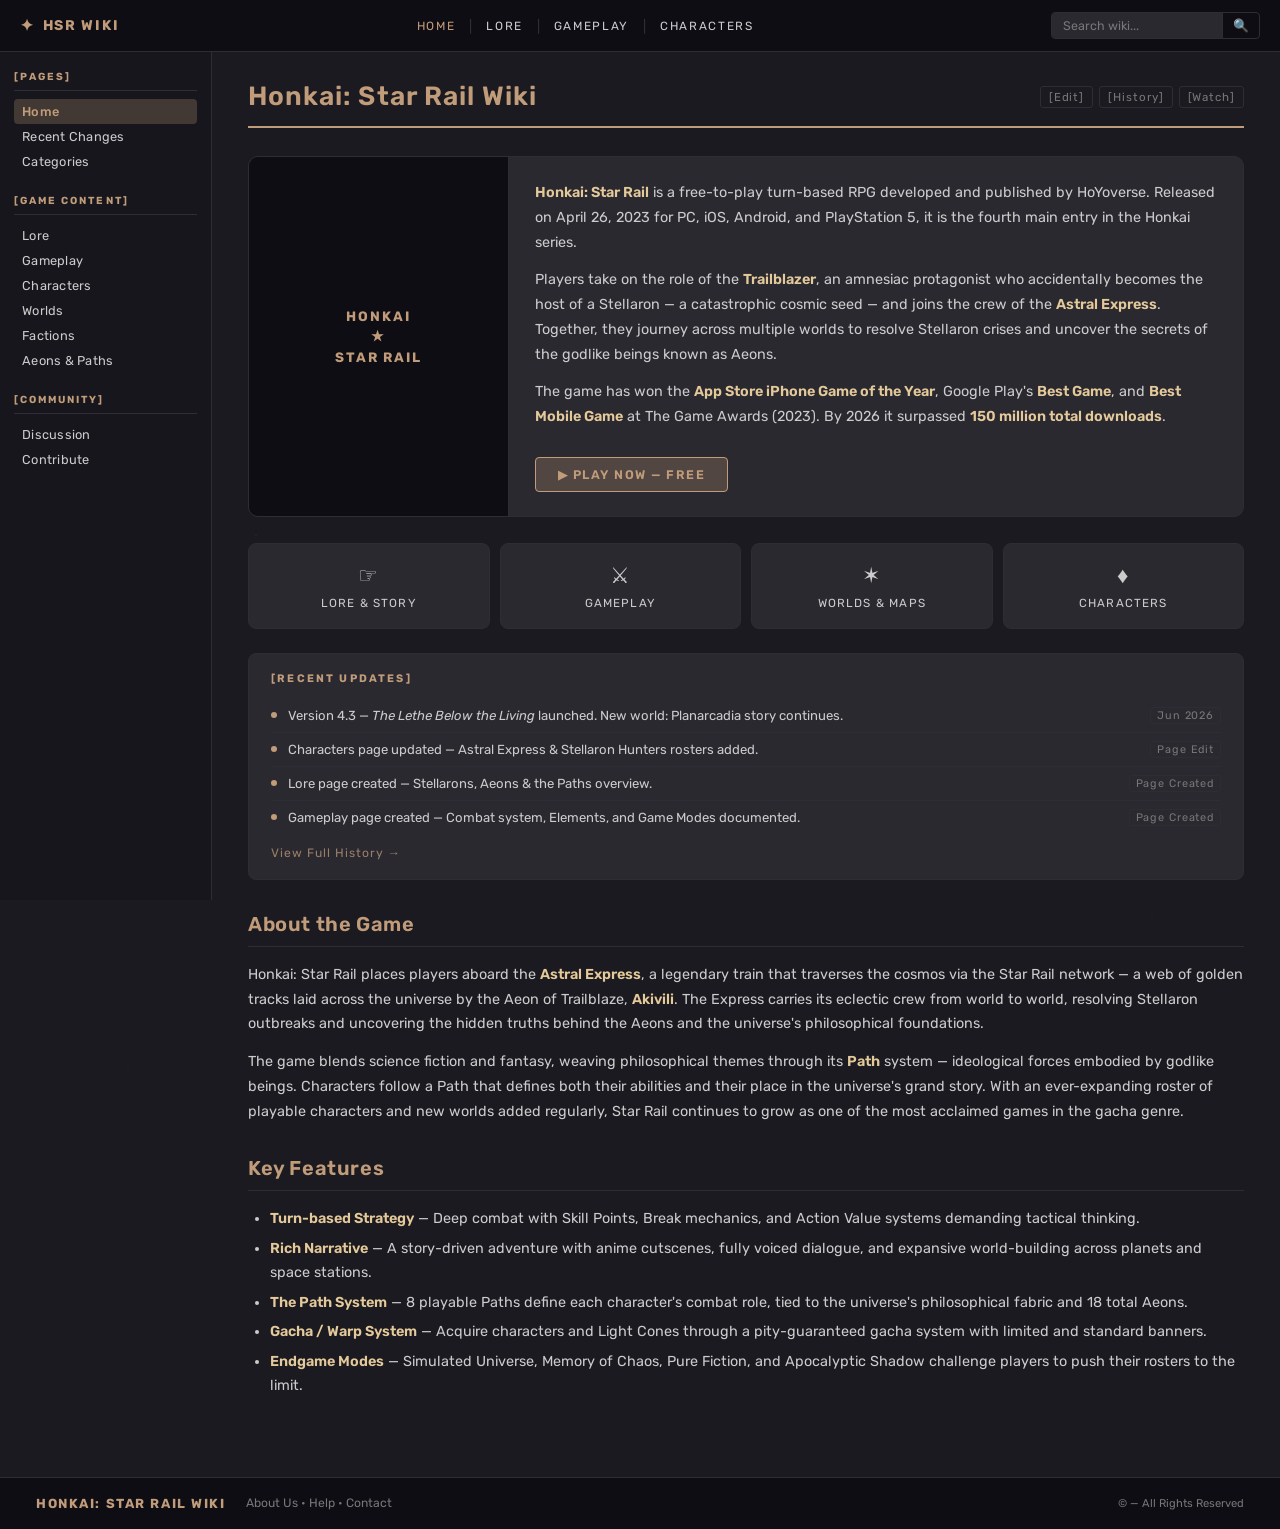
==== index.html @ 1fa67e19 "Add files via upload" ====
<!DOCTYPE html>
<html lang="en">

<head>
    <meta charset="UTF-8">
    <meta name="viewport" content="width=device-width, initial-scale=1.0">
    <title>Honkai: Star Rail</title>
    <link rel="stylesheet" href="styles.css">
    <link rel="preconnect" href="https://fonts.googleapis.com">
    <link rel="preconnect" href="https://fonts.gstatic.com" crossorigin>
    <link href="https://fonts.googleapis.com/css2?family=Rubik:ital,wght@0,300..900;1,300..900&display=swap"
        rel="stylesheet">
</head>

<body>
    <div class="wiki-shell">

        <header class="wiki-topbar">
            <a href="index.html" class="wiki-brand">
                <span class="wiki-brand-star">&#10022;</span>
                HSR WIKI
            </a>
            <nav class="wiki-nav">
                <a href="index.html" class="active">Home</a>
                <span class="wiki-nav-divider">|</span>
                <a href="lore.html">Lore</a>
                <span class="wiki-nav-divider">|</span>
                <a href="gameplay.html">Gameplay</a>
                <span class="wiki-nav-divider">|</span>
                <a href="characters.html">Characters</a>
            </nav>
            <div class="wiki-search">
                <input type="text" placeholder="Search wiki...">
                <button>&#128269;</button>
            </div>
        </header>

        <div class="wiki-body">

            <aside class="wiki-sidebar">
                <div class="sidebar-section">
                    <h4 class="sidebar-heading">[Pages]</h4>
                    <ul>
                        <li><a href="index.html" class="active">Home</a></li>
                        <li><a href="#">Recent Changes</a></li>
                        <li><a href="#">Categories</a></li>
                    </ul>
                </div>
                <div class="sidebar-section">
                    <h4 class="sidebar-heading">[Game Content]</h4>
                    <ul>
                        <li><a href="lore.html">Lore</a></li>
                        <li><a href="gameplay.html">Gameplay</a></li>
                        <li><a href="characters.html">Characters</a></li>
                        <li><a href="#">Worlds</a></li>
                        <li><a href="#">Factions</a></li>
                        <li><a href="#">Aeons & Paths</a></li>
                    </ul>
                </div>
                <div class="sidebar-section">
                    <h4 class="sidebar-heading">[Community]</h4>
                    <ul>
                        <li><a href="#">Discussion</a></li>
                        <li><a href="#">Contribute</a></li>
                    </ul>
                </div>
            </aside>

            <main class="wiki-main">

                <div class="wiki-page-header">
                    <h1 class="wiki-page-title">Honkai: Star Rail Wiki</h1>
                    <div class="wiki-page-actions">
                        <a href="#">[Edit]</a>
                        <a href="#">[History]</a>
                        <a href="#">[Watch]</a>
                    </div>
                </div>

                <div class="wiki-content">

                    <div class="wiki-intro">
                        <div class="wiki-intro-img">
                            <img src="logo.png" alt="Honkai: Star Rail"
                                onerror="this.style.display='none';
                                     this.parentElement.innerHTML='<div class=\'img-fallback\'>HONKAI<br>&#9733;<br>STAR RAIL</div>'">
                        </div>
                        <div class="wiki-intro-text">
                            <p><strong>Honkai: Star Rail</strong> is a free-to-play turn-based RPG developed and
                                published
                                by HoYoverse. Released on April 26, 2023 for PC, iOS, Android, and PlayStation 5, it is
                                the fourth main entry in the Honkai series.</p>
                            <p>Players take on the role of the <strong>Trailblazer</strong>, an amnesiac protagonist who
                                accidentally becomes the host of a Stellaron — a catastrophic cosmic seed — and joins
                                the
                                crew of the <strong>Astral Express</strong>. Together, they journey across multiple
                                worlds
                                to resolve Stellaron crises and uncover the secrets of the godlike beings known as
                                Aeons.</p>
                            <p>The game has won the <strong>App Store iPhone Game of the Year</strong>, Google Play's
                                <strong>Best Game</strong>, and <strong>Best Mobile Game</strong> at The Game Awards
                                (2023). By 2026 it surpassed <strong>150 million total downloads</strong>.
                            </p>
                            <a href="https://hsr.hoyoverse.com/en-us/home" target="_blank" class="wiki-play-btn">
                                &#9654; Play Now — Free
                            </a>
                        </div>
                    </div>

                    <div class="quick-nav">
                        <a href="lore.html" class="quick-nav-btn">
                            <span class="quick-nav-icon">&#9758;</span>
                            Lore &amp; Story
                        </a>
                        <a href="gameplay.html" class="quick-nav-btn">
                            <span class="quick-nav-icon">&#9876;</span>
                            Gameplay
                        </a>
                        <a href="#" class="quick-nav-btn">
                            <span class="quick-nav-icon">&#10038;</span>
                            Worlds &amp; Maps
                        </a>
                        <a href="characters.html" class="quick-nav-btn">
                            <span class="quick-nav-icon">&#9830;</span>
                            Characters
                        </a>
                    </div>

                    <div class="recent-updates">
                        <h3>[Recent Updates]</h3>
                        <div class="update-item">
                            <div class="update-dot"></div>
                            <span class="update-text">Version 4.3 — <em>The Lethe Below the Living</em> launched. New
                                world: Planarcadia story continues.</span>
                            <span class="update-tag">Jun 2026</span>
                        </div>
                        <div class="update-item">
                            <div class="update-dot"></div>
                            <span class="update-text">Characters page updated — Astral Express &amp; Stellaron Hunters
                                rosters added.</span>
                            <span class="update-tag">Page Edit</span>
                        </div>
                        <div class="update-item">
                            <div class="update-dot"></div>
                            <span class="update-text">Lore page created — Stellarons, Aeons &amp; the Paths
                                overview.</span>
                            <span class="update-tag">Page Created</span>
                        </div>
                        <div class="update-item">
                            <div class="update-dot"></div>
                            <span class="update-text">Gameplay page created — Combat system, Elements, and Game Modes
                                documented.</span>
                            <span class="update-tag">Page Created</span>
                        </div>
                        <a href="#" class="update-view-all">View Full History &rarr;</a>
                    </div>

                    <h1>About the Game</h1>
                    <p>Honkai: Star Rail places players aboard the <strong>Astral Express</strong>, a legendary train
                        that traverses the cosmos via the Star Rail network — a web of golden tracks laid across the
                        universe by the Aeon of Trailblaze, <strong>Akivili</strong>. The Express carries its eclectic
                        crew from world to world, resolving Stellaron outbreaks and uncovering the hidden truths behind
                        the Aeons and the universe's philosophical foundations.</p>
                    <p>The game blends science fiction and fantasy, weaving philosophical themes through its
                        <strong>Path</strong> system — ideological forces embodied by godlike beings. Characters follow
                        a Path that defines both their abilities and their place in the universe's grand story. With
                        an ever-expanding roster of playable characters and new worlds added regularly, Star Rail
                        continues to grow as one of the most acclaimed games in the gacha genre.
                    </p>

                    <h1>Key Features</h1>
                    <ul>
                        <li><strong>Turn-based Strategy</strong> — Deep combat with Skill Points, Break mechanics,
                            and Action Value systems demanding tactical thinking.</li>
                        <li><strong>Rich Narrative</strong> — A story-driven adventure with anime cutscenes, fully
                            voiced dialogue, and expansive world-building across planets and space stations.</li>
                        <li><strong>The Path System</strong> — 8 playable Paths define each character's combat role,
                            tied to the universe's philosophical fabric and 18 total Aeons.</li>
                        <li><strong>Gacha / Warp System</strong> — Acquire characters and Light Cones through a
                            pity-guaranteed gacha system with limited and standard banners.</li>
                        <li><strong>Endgame Modes</strong> — Simulated Universe, Memory of Chaos, Pure Fiction,
                            and Apocalyptic Shadow challenge players to push their rosters to the limit.</li>
                    </ul>

                </div>
            </main>
        </div>

        <footer class="wiki-footer">
            <div class="footer-brand">Honkai: Star Rail Wiki</div>
            <div class="footer-links">
                <a href="#">About Us</a> &bull; <a href="#">Help</a> &bull; <a href="#">Contact</a>
            </div>
            <div class="footer-copy">&copy; &mdash; All Rights Reserved</div>
        </footer>

    </div>
    <script src="script.js"></script>
</body>

</html>
---- styles.css ----
/* css stuff */
*,
*::before,
*::after {
    box-sizing: border-box;
    margin: 0;
    padding: 0;
}

:root {
    --bg-deep: #0e0d14;
    --bg-main: #1B1A20;
    --bg-card: #2A2930;
    --bg-sidebar: #17161d;
    --gold: #C19C7A;
    --gold-dim: rgba(193, 156, 122, 0.25);
    --gold-mid: rgba(193, 156, 122, 0.55);
    --text-hi: #FFFFFF;
    --text-mid: #cccccc;
    --text-lo: #777777;
    --border: #2e2d35;
    --sidebar-w: 212px;
    --topbar-h: 52px;
}

html {
    scroll-behavior: smooth;
}

body {
    background-color: var(--bg-main);
    font-family: 'Rubik', sans-serif;
    color: var(--text-hi);
    min-height: 100vh;
    display: flex;
    flex-direction: column;
    /* subtle star-field texture */
    background-image:
        radial-gradient(1px 1px at 20% 35%, rgba(193, 156, 122, 0.15) 0%, transparent 100%),
        radial-gradient(1px 1px at 75% 15%, rgba(255, 255, 255, 0.06) 0%, transparent 100%),
        radial-gradient(1px 1px at 55% 80%, rgba(255, 255, 255, 0.04) 0%, transparent 100%),
        radial-gradient(1px 1px at 90% 60%, rgba(193, 156, 122, 0.10) 0%, transparent 100%),
        radial-gradient(1px 1px at 10% 70%, rgba(255, 255, 255, 0.05) 0%, transparent 100%);
}

/* Wiki Shell & Layout */

.wiki-shell {
    display: flex;
    flex-direction: column;
    min-height: 100vh;
}

/* Top Bar */
.wiki-topbar {
    position: sticky;
    top: 0;
    z-index: 100;
    background: var(--bg-deep);
    border-bottom: 1px solid var(--border);
    display: grid;
    grid-template-columns: auto 1fr auto;
    align-items: center;
    padding: 0 20px;
    height: var(--topbar-h);
    gap: 16px;
}

.wiki-brand {
    display: flex;
    align-items: center;
    gap: 8px;
    text-decoration: none;
    color: var(--gold);
    font-size: 0.88rem;
    font-weight: 700;
    letter-spacing: 0.12em;
    text-transform: uppercase;
    white-space: nowrap;
    flex-shrink: 0;
}

.wiki-brand-star {
    font-size: 1rem;
    line-height: 1;
}

.wiki-nav {
    display: flex;
    align-items: center;
    justify-content: center;
    gap: 2px;
}

.wiki-nav a {
    font-size: 0.74rem;
    letter-spacing: 0.14em;
    text-transform: uppercase;
    color: var(--text-mid);
    text-decoration: none;
    padding: 5px 10px;
    border-radius: 3px;
    transition: color 0.15s, background 0.15s;
}

.wiki-nav a:hover {
    color: var(--gold);
    background: var(--gold-dim);
}

.wiki-nav a.active {
    color: var(--gold);
}

.wiki-nav-divider {
    color: var(--border);
    font-size: 0.85rem;
    padding: 0 2px;
}

.wiki-search {
    display: flex;
    border: 1px solid var(--border);
    border-radius: 4px;
    overflow: hidden;
}

.wiki-search input {
    background: var(--bg-card);
    border: none;
    color: var(--text-hi);
    font-family: 'Rubik', sans-serif;
    font-size: 0.78rem;
    padding: 5px 11px;
    width: 170px;
    outline: none;
}

.wiki-search input::placeholder {
    color: var(--text-lo);
}

.wiki-search button {
    background: transparent;
    border: none;
    border-left: 1px solid var(--border);
    color: var(--text-lo);
    padding: 5px 10px;
    cursor: pointer;
    font-size: 0.8rem;
    transition: background 0.2s, color 0.2s;
}

.wiki-search button:hover {
    background: var(--gold-dim);
    color: var(--gold);
}

/* Body Layout */
.wiki-body {
    display: flex;
    flex: 1;
}

/* Left Sidebar */
.wiki-sidebar {
    width: var(--sidebar-w);
    flex-shrink: 0;
    background: var(--bg-sidebar);
    border-right: 1px solid var(--border);
    padding: 18px 0;
    position: sticky;
    top: var(--topbar-h);
    height: calc(100vh - var(--topbar-h));
    overflow-y: auto;
}

.wiki-sidebar::-webkit-scrollbar {
    width: 4px;
}

.wiki-sidebar::-webkit-scrollbar-track {
    background: transparent;
}

.wiki-sidebar::-webkit-scrollbar-thumb {
    background: var(--border);
    border-radius: 2px;
}

.sidebar-section {
    margin-bottom: 20px;
    padding: 0 14px;
}

.sidebar-heading {
    font-size: 0.64rem;
    letter-spacing: 0.2em;
    text-transform: uppercase;
    color: var(--gold);
    font-weight: 700;
    margin-bottom: 8px;
    padding-bottom: 7px;
    border-bottom: 1px solid var(--border);
}

.sidebar-section ul {
    list-style: none;
}

.sidebar-section ul li a {
    display: block;
    font-size: 0.8rem;
    color: var(--text-mid);
    text-decoration: none;
    padding: 5px 8px;
    border-radius: 4px;
    transition: background 0.15s, color 0.15s;
    letter-spacing: 0.02em;
}

.sidebar-section ul li a:hover {
    background: var(--gold-dim);
    color: var(--gold);
}

.sidebar-section ul li a.active {
    color: var(--gold);
    background: var(--gold-dim);
    font-weight: 500;
}

/* Main Content */
.wiki-main {
    flex: 1;
    min-width: 0;
    padding: 28px 36px 64px;
}

.wiki-page-header {
    display: flex;
    align-items: flex-start;
    justify-content: space-between;
    padding-bottom: 14px;
    border-bottom: 2px solid var(--gold);
    margin-bottom: 28px;
    gap: 12px;
}

.wiki-page-title {
    font-size: 1.65rem;
    font-weight: 600;
    color: var(--gold);
    letter-spacing: 0.04em;
}

.wiki-page-actions {
    display: flex;
    gap: 6px;
    align-items: center;
    flex-shrink: 0;
    margin-top: 6px;
}

.wiki-page-actions a {
    color: var(--text-lo);
    text-decoration: none;
    padding: 3px 8px;
    border: 1px solid var(--border);
    border-radius: 3px;
    font-size: 0.72rem;
    letter-spacing: 0.08em;
    transition: color 0.15s, border-color 0.15s;
}

.wiki-page-actions a:hover {
    color: var(--gold);
    border-color: var(--gold-dim);
}

/* Content Typography */
.wiki-content h1 {
    color: var(--gold);
    font-size: 1.25rem;
    font-weight: 600;
    padding-bottom: 10px;
    border-bottom: 1px solid var(--border);
    margin: 32px 0 16px;
    letter-spacing: 0.03em;
    clear: both;
}

.wiki-content h1:first-child {
    margin-top: 0;
}

.wiki-content h2 {
    color: var(--text-hi);
    font-size: 1rem;
    font-weight: 600;
    margin: 22px 0 10px;
    padding-left: 11px;
    border-left: 3px solid var(--gold);
}

.wiki-content p {
    color: var(--text-mid);
    line-height: 1.72;
    margin-bottom: 13px;
    font-size: 0.9rem;
}

.wiki-content ul,
.wiki-content ol {
    color: var(--text-mid);
    font-size: 0.9rem;
    line-height: 1.7;
    padding-left: 22px;
    margin-bottom: 14px;
}

.wiki-content li {
    margin-bottom: 5px;
}

.wiki-content strong {
    color: #e4c99a;
    font-weight: 600;
}

/* Intro Block (homepage) */
.wiki-intro {
    display: grid;
    grid-template-columns: 260px 1fr;
    gap: 0;
    margin-bottom: 26px;
    background: var(--bg-card);
    border: 1px solid var(--border);
    border-radius: 10px;
    overflow: hidden;
}

.wiki-intro-img {
    background: var(--bg-deep);
    display: flex;
    align-items: center;
    justify-content: center;
    padding: 28px 20px;
    border-right: 1px solid var(--border);
}

.wiki-intro-img img {
    width: 100%;
    object-fit: contain;
}

.wiki-intro-img .img-fallback {
    color: var(--gold);
    font-size: 0.85rem;
    font-weight: 700;
    letter-spacing: 0.14em;
    text-transform: uppercase;
    text-align: center;
    line-height: 1.5;
}

.wiki-intro-text {
    padding: 24px 26px;
}

.wiki-play-btn {
    display: inline-block;
    margin-top: 14px;
    padding: 9px 22px;
    background: var(--gold-dim);
    border: 1px solid var(--gold);
    border-radius: 4px;
    color: var(--gold);
    font-family: 'Rubik', sans-serif;
    font-size: 0.78rem;
    font-weight: 600;
    letter-spacing: 0.12em;
    text-transform: uppercase;
    text-decoration: none;
    transition: background 0.2s, color 0.2s;
}

.wiki-play-btn:hover {
    background: var(--gold);
    color: var(--bg-deep);
}

/* Quick Nav Buttons */
.quick-nav {
    display: grid;
    grid-template-columns: repeat(4, 1fr);
    gap: 10px;
    margin-bottom: 24px;
}

.quick-nav-btn {
    display: flex;
    flex-direction: column;
    align-items: center;
    justify-content: center;
    gap: 7px;
    padding: 18px 10px;
    background: var(--bg-card);
    border: 1px solid var(--border);
    border-radius: 8px;
    text-decoration: none;
    color: var(--text-mid);
    font-family: 'Rubik', sans-serif;
    font-size: 0.73rem;
    letter-spacing: 0.1em;
    text-transform: uppercase;
    transition: border-color 0.2s, color 0.2s, background 0.2s, transform 0.2s;
    cursor: pointer;
}

.quick-nav-btn:hover {
    border-color: var(--gold);
    color: var(--gold);
    background: rgba(193, 156, 122, 0.07);
    transform: translateY(-2px);
}

.quick-nav-icon {
    font-size: 1.4rem;
}

/* Recent Updates */
.recent-updates {
    background: var(--bg-card);
    border: 1px solid var(--border);
    border-radius: 8px;
    padding: 18px 22px;
    margin-bottom: 28px;
}

.recent-updates h3 {
    font-size: 0.68rem;
    letter-spacing: 0.2em;
    text-transform: uppercase;
    color: var(--gold);
    margin-bottom: 14px;
    font-weight: 700;
}

.update-item {
    display: flex;
    align-items: center;
    gap: 11px;
    padding: 8px 0;
    border-bottom: 1px solid var(--border);
    font-size: 0.82rem;
}

.update-item:last-of-type {
    border-bottom: none;
}

.update-dot {
    width: 6px;
    height: 6px;
    border-radius: 50%;
    background: var(--gold);
    flex-shrink: 0;
}

.update-text {
    color: var(--text-mid);
}

.update-tag {
    margin-left: auto;
    font-size: 0.68rem;
    color: var(--text-lo);
    letter-spacing: 0.08em;
    white-space: nowrap;
    flex-shrink: 0;
    border: 1px solid var(--border);
    border-radius: 3px;
    padding: 1px 6px;
}

.update-view-all {
    display: inline-block;
    margin-top: 12px;
    font-size: 0.76rem;
    color: var(--gold);
    text-decoration: none;
    letter-spacing: 0.08em;
    opacity: 0.75;
    transition: opacity 0.15s;
}

.update-view-all:hover {
    opacity: 1;
}

/* Infobox (floating wiki card) */
.wiki-infobox {
    float: right;
    width: 260px;
    background: var(--bg-card);
    border: 1px solid var(--border);
    border-radius: 8px;
    margin: 0 0 22px 28px;
    overflow: hidden;
}

.infobox-header {
    background: var(--gold-dim);
    border-bottom: 1px solid var(--border);
    padding: 9px 14px;
    font-size: 0.68rem;
    letter-spacing: 0.18em;
    text-transform: uppercase;
    color: var(--gold);
    font-weight: 700;
    text-align: center;
}

.infobox-img {
    background: var(--bg-deep);
    display: flex;
    align-items: center;
    justify-content: center;
    padding: 14px;
    border-bottom: 1px solid var(--border);
}

.infobox-img img {
    width: 100%;
    object-fit: contain;
    max-height: 130px;
}

.infobox-table {
    width: 100%;
    border-collapse: collapse;
    font-size: 0.79rem;
}

.infobox-table tr {
    border-top: 1px solid var(--border);
}

.infobox-table tr:first-child {
    border-top: none;
}

.infobox-table td {
    padding: 7px 13px;
}

.infobox-table td:first-child {
    color: var(--text-lo);
    font-size: 0.72rem;
    width: 45%;
}

.infobox-table td:last-child {
    color: var(--text-hi);
}

/* Path Grid (Lore page) */
.path-grid {
    display: grid;
    grid-template-columns: repeat(auto-fill, minmax(250px, 1fr));
    gap: 12px;
    margin: 16px 0 0;
}

.path-card {
    background: var(--bg-card);
    border: 1px solid var(--border);
    border-radius: 8px;
    padding: 15px 18px;
    transition: border-color 0.2s, transform 0.2s;
}

.path-card:hover {
    border-color: var(--gold-dim);
    transform: translateY(-2px);
}

.path-name {
    font-size: 0.88rem;
    font-weight: 700;
    color: var(--gold);
    letter-spacing: 0.06em;
    margin-bottom: 3px;
}

.path-aeon {
    font-size: 0.7rem;
    color: var(--text-lo);
    letter-spacing: 0.14em;
    text-transform: uppercase;
    margin-bottom: 9px;
}

.path-desc {
    font-size: 0.8rem;
    color: var(--text-mid);
    line-height: 1.55;
}

/* Faction Badge */
.faction-badge {
    display: inline-block;
    font-size: 0.68rem;
    letter-spacing: 0.12em;
    text-transform: uppercase;
    color: var(--text-lo);
    border: 1px solid var(--border);
    border-radius: 3px;
    padding: 2px 7px;
    margin-top: 7px;
}

/* Element Grid (Gameplay page) */
.element-grid {
    display: grid;
    grid-template-columns: repeat(auto-fill, minmax(120px, 1fr));
    gap: 10px;
    margin: 14px 0 0;
}

.element-pill {
    background: var(--bg-card);
    border: 1px solid var(--border);
    border-radius: 8px;
    padding: 13px 10px;
    text-align: center;
    font-size: 0.73rem;
    letter-spacing: 0.1em;
    text-transform: uppercase;
    font-weight: 600;
    transition: transform 0.2s, box-shadow 0.2s;
}

.element-pill:hover {
    transform: translateY(-3px);
}

.element-icon {
    font-size: 1.5rem;
    display: block;
    margin-bottom: 6px;
}

/* Element colors */
.elem-fire {
    color: #e8704a;
    border-color: rgba(232, 112, 74, 0.3);
    background: rgba(232, 112, 74, 0.06);
}

.elem-ice {
    color: #6fc8d4;
    border-color: rgba(111, 200, 212, 0.3);
    background: rgba(111, 200, 212, 0.06);
}

.elem-lightning {
    color: #c07ddf;
    border-color: rgba(192, 125, 223, 0.3);
    background: rgba(192, 125, 223, 0.06);
}

.elem-wind {
    color: #5cc97d;
    border-color: rgba(92, 201, 125, 0.3);
    background: rgba(92, 201, 125, 0.06);
}

.elem-physical {
    color: #c8c6c5;
    border-color: rgba(200, 198, 197, 0.3);
    background: rgba(200, 198, 197, 0.06);
}

.elem-quantum {
    color: #7b9ddf;
    border-color: rgba(123, 157, 223, 0.3);
    background: rgba(123, 157, 223, 0.06);
}

.elem-imaginary {
    color: #d4c97a;
    border-color: rgba(212, 201, 122, 0.3);
    background: rgba(212, 201, 122, 0.06);
}

/* Game Mode Cards (Gameplay page) */
.mode-grid {
    display: grid;
    grid-template-columns: repeat(auto-fill, minmax(280px, 1fr));
    gap: 14px;
    margin: 16px 0 0;
}

.mode-card {
    background: var(--bg-card);
    border: 1px solid var(--border);
    border-radius: 8px;
    padding: 18px 20px;
    transition: border-color 0.2s;
}

.mode-card:hover {
    border-color: var(--gold-dim);
}

.mode-title {
    font-size: 0.9rem;
    font-weight: 700;
    color: var(--text-hi);
    margin-bottom: 5px;
    display: flex;
    align-items: center;
    gap: 8px;
}

.mode-tag {
    font-size: 0.62rem;
    letter-spacing: 0.1em;
    text-transform: uppercase;
    color: var(--gold);
    border: 1px solid var(--gold-dim);
    border-radius: 3px;
    padding: 1px 6px;
}

.mode-desc {
    font-size: 0.8rem;
    color: var(--text-mid);
    line-height: 1.55;
    margin-top: 8px;
}

/* Combat Mechanic Cards */
.mechanic-grid {
    display: grid;
    grid-template-columns: repeat(auto-fill, minmax(260px, 1fr));
    gap: 14px;
    margin: 16px 0 0;
}

.mechanic-card {
    background: var(--bg-card);
    border: 1px solid var(--border);
    border-radius: 8px;
    padding: 16px 18px;
}

.mechanic-icon {
    font-size: 1.3rem;
    margin-bottom: 8px;
}

.mechanic-name {
    font-size: 0.85rem;
    font-weight: 700;
    color: var(--gold);
    margin-bottom: 6px;
}

.mechanic-desc {
    font-size: 0.8rem;
    color: var(--text-mid);
    line-height: 1.55;
}

/* Clearfix */
.cf::after {
    content: '';
    display: table;
    clear: both;
}

/* Wiki Footer */
.wiki-footer {
    background: var(--bg-deep);
    border-top: 1px solid var(--border);
    padding: 18px 36px;
    display: flex;
    align-items: center;
    gap: 20px;
    flex-wrap: wrap;
}

.footer-brand {
    font-size: 0.82rem;
    font-weight: 700;
    letter-spacing: 0.12em;
    text-transform: uppercase;
    color: var(--gold);
}

.footer-links {
    font-size: 0.76rem;
    color: var(--text-lo);
}

.footer-links a {
    color: var(--text-lo);
    text-decoration: none;
    transition: color 0.15s;
}

.footer-links a:hover {
    color: var(--gold);
}

.footer-copy {
    margin-left: auto;
    font-size: 0.7rem;
    color: var(--text-lo);
}

/* Character Page: Factions & Carousel */

section.faction {
    padding: 42px 0 36px;
    border-bottom: 1px solid #2e2d35;
}

section.faction:last-child {
    border-bottom: none;
}

.faction-header {
    display: flex;
    align-items: center;
    gap: 18px;
    margin-bottom: 6px;
    padding-bottom: 18px;
    border-bottom: 1px solid var(--gold);
}

.faction-symbol {
    width: 46px;
    height: 46px;
    object-fit: contain;
    filter: drop-shadow(0 0 6px rgba(193, 156, 122, 0.35));
    flex-shrink: 0;
}

.faction-symbol[data-missing="true"] {
    width: 46px;
    height: 46px;
    display: inline-block;
    border: 1.5px solid var(--gold);
    border-radius: 50%;
    opacity: 0.4;
}

.faction-header h1 {
    margin: 0;
    padding: 0;
    border: none;
    font-size: 1.5rem;
    letter-spacing: 0.05em;
    line-height: 1;
    color: var(--gold);
}

.faction-desc {
    font-size: 0.84rem;
    color: var(--text-lo);
    margin: 8px 0 0;
    line-height: 1.5;
}

/* Carousel */
.carousel-outer {
    display: flex;
    align-items: center;
    gap: 12px;
    padding-top: 12px;
    padding-bottom: 10px;
}

.carousel-viewport {
    flex: 1;
    min-width: 0;
    overflow: hidden;
}

.carousel-track {
    display: flex;
    gap: 32px;
    transition: transform 0.45s cubic-bezier(0.25, 0.46, 0.45, 0.94);
}

.carousel-btn {
    width: 40px;
    height: 40px;
    flex-shrink: 0;
    background: transparent;
    border: 1.5px solid var(--gold);
    color: var(--gold);
    border-radius: 50%;
    cursor: pointer;
    font-size: 1.2rem;
    line-height: 1;
    display: flex;
    align-items: center;
    justify-content: center;
    transition: background 0.2s, color 0.2s, opacity 0.2s;
    user-select: none;
}

.carousel-btn:hover:not(:disabled) {
    background: var(--gold);
    color: var(--bg-deep);
}

.carousel-btn:disabled {
    opacity: 0.2;
    cursor: not-allowed;
}

.carousel-footer {
    display: flex;
    align-items: center;
    justify-content: center;
    margin-top: 14px;
}

.carousel-dots {
    display: flex;
    gap: 7px;
}

.carousel-dot {
    width: 6px;
    height: 6px;
    border-radius: 50%;
    background: #3a3a42;
    transition: background 0.25s, transform 0.25s;
    cursor: pointer;
}

.carousel-dot.active {
    background: var(--gold);
    transform: scale(1.4);
}

/* Character Card */
.char-card {
    width: 440px;
    flex-shrink: 0;
    background: var(--bg-card);
    border-radius: 10px;
    overflow: hidden;
    box-shadow: 0 4px 18px rgba(0, 0, 0, 0.5);
    transition: transform 0.3s, box-shadow 0.3s;
    display: grid;
    grid-template-columns: 150px 1fr;
    grid-template-rows: 1fr auto;
}

.char-card:hover {
    transform: translateY(-4px);
    box-shadow: 0 10px 30px rgba(0, 0, 0, 0.65);
}

.char-image {
    grid-column: 1;
    grid-row: 1;
    background-color: var(--bg-deep);
}

.char-image img {
    width: 100%;
    height: 100%;
    object-fit: contain;
    object-position: center;
    display: block;
}

.char-image-placeholder {
    width: 100%;
    height: 100%;
    background: var(--bg-deep);
    display: flex;
    align-items: center;
    justify-content: center;
    font-size: 0.68rem;
    color: #555;
    letter-spacing: 0.08em;
    text-transform: uppercase;
}

.char-top {
    grid-column: 2;
    grid-row: 1;
    padding: 18px 20px 16px 18px;
    display: flex;
    flex-direction: column;
    justify-content: center;
    background-image: var(--faction-bg-image, none);
    background-size: cover;
}

.char-path-tag {
    display: inline-block;
    font-size: 0.64rem;
    letter-spacing: 0.14em;
    text-transform: uppercase;
    color: var(--gold);
    border: 1px solid rgba(193, 156, 122, 0.4);
    border-radius: 3px;
    padding: 2px 7px;
    margin-bottom: 9px;
    width: fit-content;
}

.char-top h3 {
    color: #E4C99A;
    margin: 0 0 8px;
    font-size: 1.05rem;
    font-weight: 600;
}

.char-top p {
    color: #aaaaaa;
    font-size: 0.83rem;
    line-height: 1.55;
    margin: 0;
}

.char-quote {
    grid-column: 1 / -1;
    grid-row: 2;
    border-top: 1px solid #38373f;
    background: #222128;
    padding: 11px 18px 13px 20px;
    border-radius: 0 0 10px 10px;
}

.char-quote blockquote {
    margin: 0;
    font-style: italic;
    color: #888888;
    font-size: 0.82rem;
    line-height: 1.5;
}

.char-quote blockquote::before {
    content: "\201C";
    color: var(--gold);
    font-size: 1.2rem;
    margin-right: 3px;
    vertical-align: -3px;
}

.char-quote blockquote::after {
    content: "\201D";
    color: var(--gold);
    font-size: 1.2rem;
    margin-left: 3px;
    vertical-align: -3px;
}

/* Search Dropdown */
.wiki-search {
    position: relative;
}

.search-dropdown {
    position: absolute;
    top: 100%;
    right: 0;
    width: 260px;
    background: var(--bg-card);
    border: 1px solid var(--border);
    border-radius: 6px;
    margin-top: 6px;
    box-shadow: 0 8px 24px rgba(0, 0, 0, 0.5);
    z-index: 200;
    display: none;
    max-height: 300px;
    overflow-y: auto;
}

.search-dropdown.visible {
    display: block;
}

.search-result-item {
    display: block;
    padding: 9px 14px;
    color: var(--text-mid);
    text-decoration: none;
    font-size: 0.82rem;
    border-bottom: 1px solid var(--border);
    transition: background 0.15s, color 0.15s;
}

.search-result-item:last-child {
    border-bottom: none;
}

.search-result-item:hover {
    background: var(--gold-dim);
    color: var(--gold);
}

.search-no-results {
    padding: 12px 14px;
    color: var(--text-lo);
    font-size: 0.8rem;
    text-align: center;
}

/* Mobile Sidebar Toggle */
.sidebar-toggle {
    display: none;
    flex-direction: column;
    justify-content: center;
    gap: 4px;
    background: none;
    border: 1px solid var(--border);
    border-radius: 4px;
    padding: 6px 8px;
    cursor: pointer;
}

.sidebar-toggle span {
    display: block;
    width: 18px;
    height: 2px;
    background: var(--text-mid);
    border-radius: 1px;
    transition: transform 0.2s, opacity 0.2s;
}

.sidebar-toggle.active span:nth-child(1) {
    transform: rotate(45deg) translate(3px, 3px);
}

.sidebar-toggle.active span:nth-child(2) {
    opacity: 0;
}

.sidebar-toggle.active span:nth-child(3) {
    transform: rotate(-45deg) translate(4px, -4px);
}

/* Back to Top Button */
.back-to-top {
    position: fixed;
    bottom: 28px;
    right: 28px;
    width: 40px;
    height: 40px;
    border-radius: 50%;
    background: var(--bg-card);
    border: 1.5px solid var(--gold);
    color: var(--gold);
    font-size: 1.1rem;
    cursor: pointer;
    opacity: 0;
    visibility: hidden;
    transition: opacity 0.3s, visibility 0.3s, background 0.2s, color 0.2s;
    z-index: 150;
    display: flex;
    align-items: center;
    justify-content: center;
}

.back-to-top.visible {
    opacity: 1;
    visibility: visible;
}

.back-to-top:hover {
    background: var(--gold);
    color: var(--bg-deep);
}

/* Responsive */
@media (max-width: 800px) {
    .wiki-topbar {
        grid-template-columns: auto 1fr auto auto;
    }

    .sidebar-toggle {
        display: flex;
    }

    .wiki-sidebar {
        position: fixed;
        left: -260px;
        top: var(--topbar-h);
        height: calc(100vh - var(--topbar-h));
        z-index: 90;
        transition: left 0.3s;
    }

    .wiki-sidebar.open {
        left: 0;
    }

    .wiki-main {
        padding: 20px 16px 48px;
    }

    .char-card {
        width: 300px;
        grid-template-columns: 110px 1fr;
    }

    .wiki-nav {
        display: none;
    }

    .wiki-intro {
        grid-template-columns: 1fr;
    }

    .wiki-intro-img {
        border-right: none;
        border-bottom: 1px solid var(--border);
    }

    .quick-nav {
        grid-template-columns: repeat(2, 1fr);
    }
}
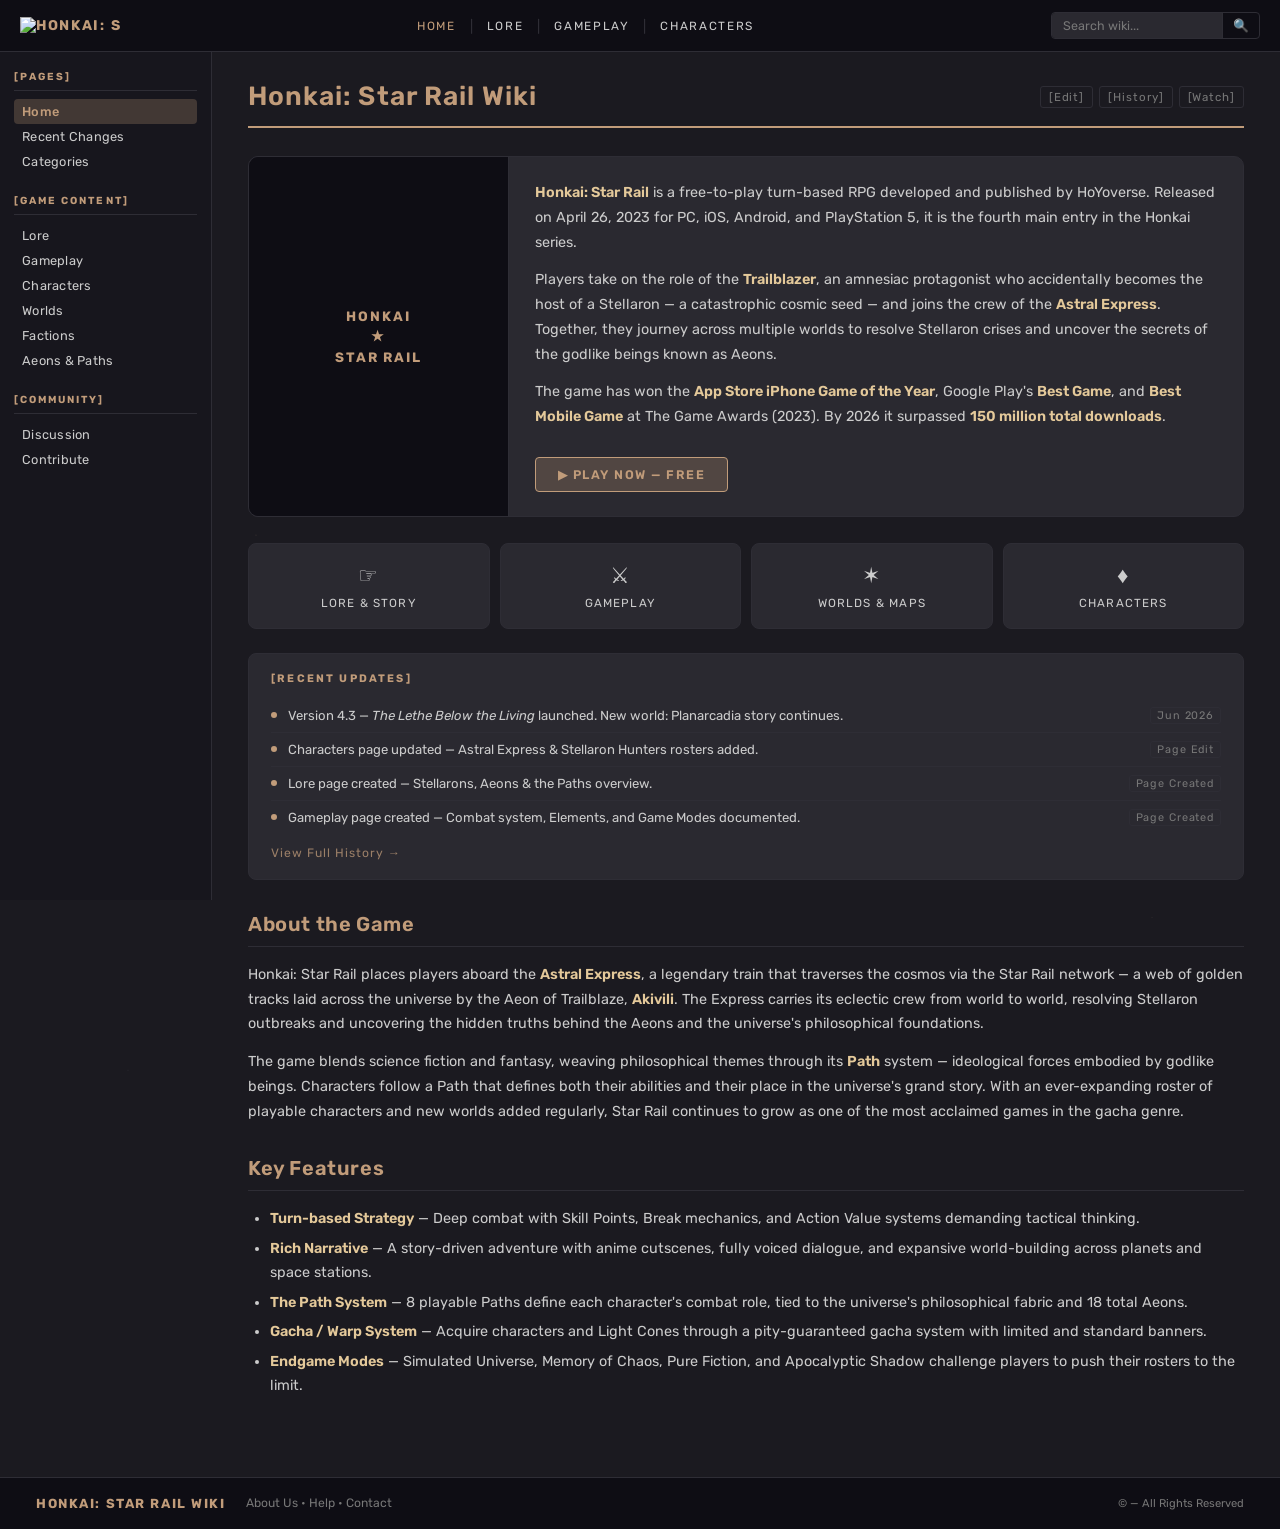
==== commit dcc22cd2: "Updated version of the HTML files" ====
--- a/index.html
+++ b/index.html
@@ -17,8 +17,8 @@
 
         <header class="wiki-topbar">
             <a href="index.html" class="wiki-brand">
-                <span class="wiki-brand-star">&#10022;</span>
-                HSR WIKI
+                <img src="https://static.wikia.nocookie.net/houkai-star-rail/images/2/29/Honkai_Star_Rail.png/revision/latest/scale-to-width-down/1000?cb=20230707214654"
+                    width="100px" alt="Honkai: Star Rail">
             </a>
             <nav class="wiki-nav">
                 <a href="index.html" class="active">Home</a>
@@ -81,7 +81,8 @@
 
                     <div class="wiki-intro">
                         <div class="wiki-intro-img">
-                            <img src="logo.png" alt="Honkai: Star Rail"
+                            <img src="https://static.wikia.nocookie.net/houkai-star-rail/images/2/29/Honkai_Star_Rail.png/revision/latest/scale-to-width-down/1000?cb=20230707214654"
+                                alt="Honkai: Star Rail"
                                 onerror="this.style.display='none';
                                      this.parentElement.innerHTML='<div class=\'img-fallback\'>HONKAI<br>&#9733;<br>STAR RAIL</div>'">
                         </div>
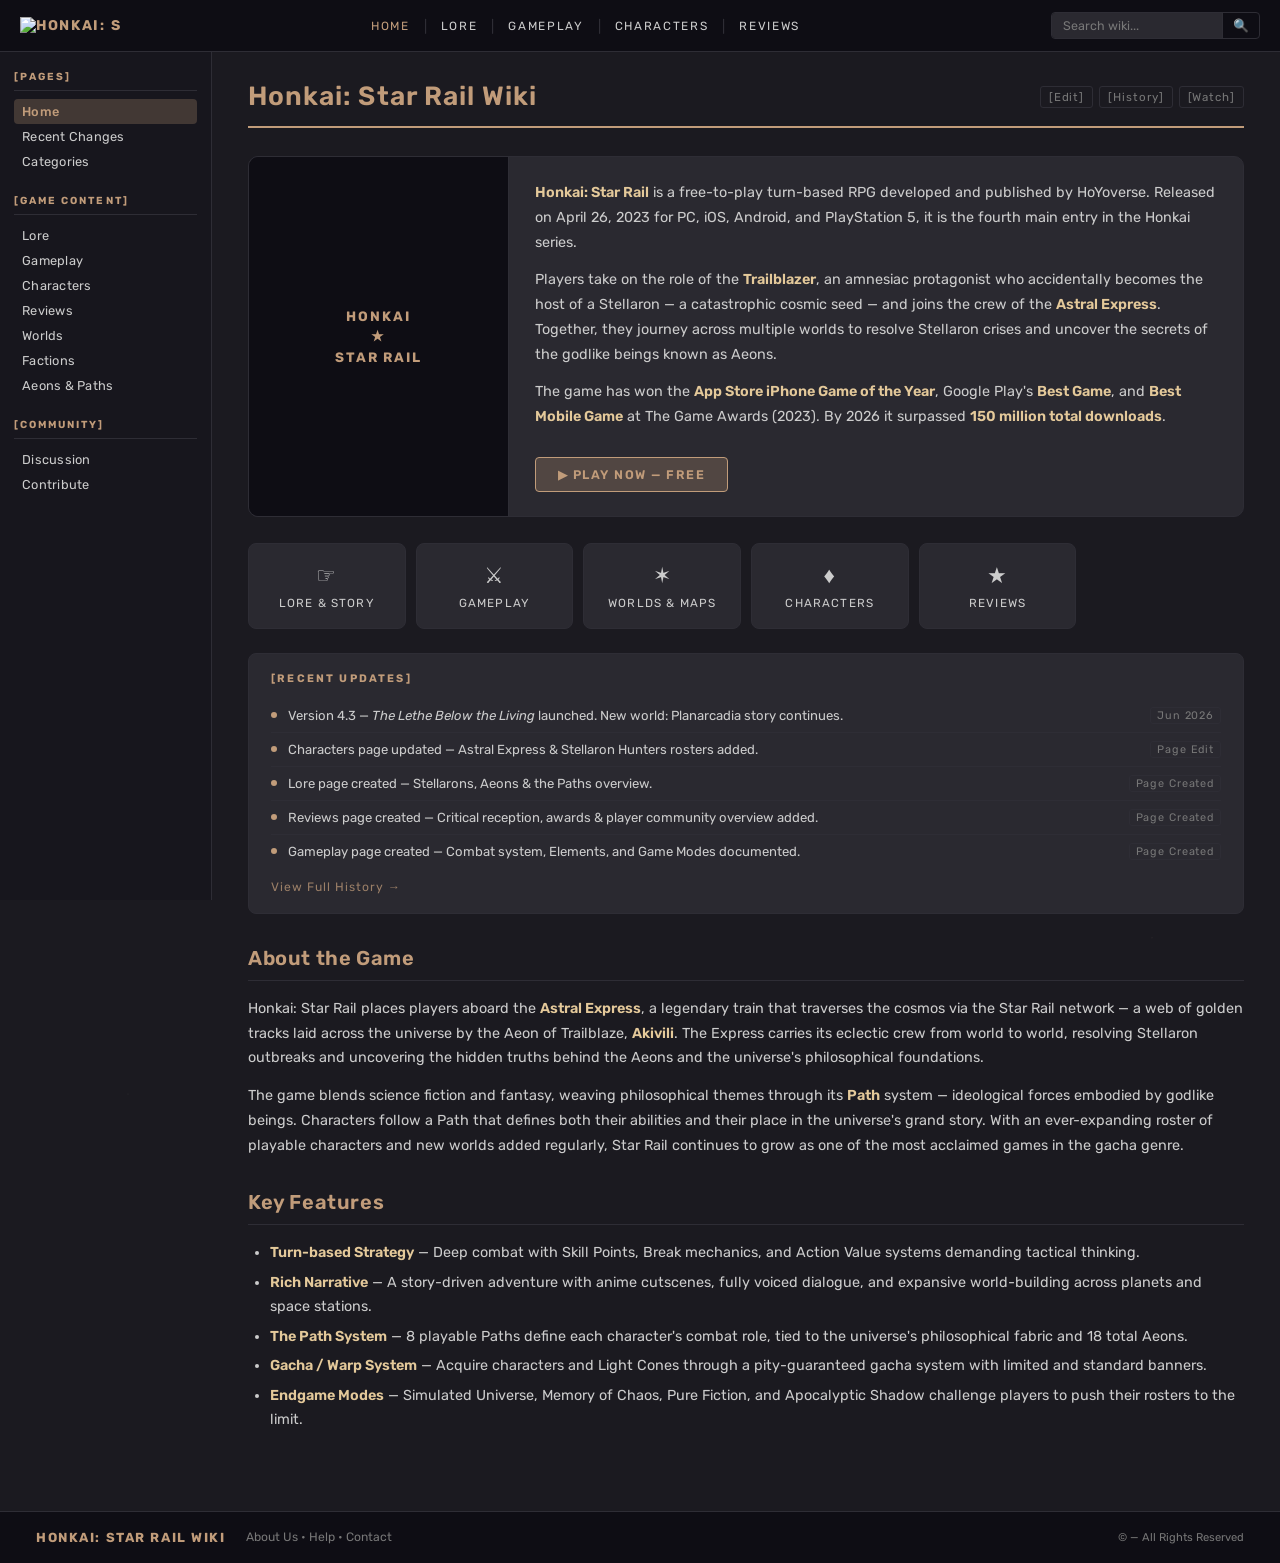
==== commit 34b10add: "Update version of the files (again)" ====
--- a/index.html
+++ b/index.html
@@ -28,6 +28,8 @@
                 <a href="gameplay.html">Gameplay</a>
                 <span class="wiki-nav-divider">|</span>
                 <a href="characters.html">Characters</a>
+                <span class="wiki-nav-divider">|</span>
+                <a href="reviews.html">Reviews</a>
             </nav>
             <div class="wiki-search">
                 <input type="text" placeholder="Search wiki...">
@@ -52,6 +54,7 @@
                         <li><a href="lore.html">Lore</a></li>
                         <li><a href="gameplay.html">Gameplay</a></li>
                         <li><a href="characters.html">Characters</a></li>
+                        <li><a href="reviews.html">Reviews</a></li>
                         <li><a href="#">Worlds</a></li>
                         <li><a href="#">Factions</a></li>
                         <li><a href="#">Aeons & Paths</a></li>
@@ -125,6 +128,10 @@
                             <span class="quick-nav-icon">&#9830;</span>
                             Characters
                         </a>
+                        <a href="reviews.html" class="quick-nav-btn">
+                            <span class="quick-nav-icon">&#9733;</span>
+                            Reviews
+                        </a>
                     </div>
 
                     <div class="recent-updates">
@@ -145,6 +152,11 @@
                             <div class="update-dot"></div>
                             <span class="update-text">Lore page created — Stellarons, Aeons &amp; the Paths
                                 overview.</span>
+                            <span class="update-tag">Page Created</span>
+                        </div>
+                        <div class="update-item">
+                            <div class="update-dot"></div>
+                            <span class="update-text">Reviews page created — Critical reception, awards &amp; player community overview added.</span>
                             <span class="update-tag">Page Created</span>
                         </div>
                         <div class="update-item">
--- a/styles.css
+++ b/styles.css
@@ -393,7 +393,7 @@
 /* Quick Nav Buttons */
 .quick-nav {
     display: grid;
-    grid-template-columns: repeat(4, 1fr);
+    grid-template-columns: repeat(auto-fill, minmax(140px, 1fr));
     gap: 10px;
     margin-bottom: 24px;
 }
@@ -1185,6 +1185,165 @@
     color: var(--bg-deep);
 }
 
+/* ============================================
+   Reviews & Reception Page
+   ============================================ */
+
+/* Score Overview Banner */
+.score-overview {
+    display: grid;
+    grid-template-columns: repeat(3, 1fr);
+    background: var(--bg-card);
+    border: 1px solid var(--border);
+    border-radius: 10px;
+    overflow: hidden;
+    margin: 16px 0 0;
+    text-align: center;
+}
+
+.score-col {
+    padding: 24px 16px;
+}
+
+.score-divider {
+    border-right: 1px solid var(--border);
+}
+
+.score-big {
+    font-size: 2.6rem;
+    font-weight: 700;
+    color: var(--gold);
+    line-height: 1;
+    display: block;
+}
+
+.score-label {
+    font-size: 0.68rem;
+    letter-spacing: 0.14em;
+    text-transform: uppercase;
+    color: var(--text-lo);
+    margin-top: 6px;
+    display: block;
+}
+
+/* Review Grid */
+.review-grid {
+    display: grid;
+    grid-template-columns: repeat(auto-fill, minmax(220px, 1fr));
+    gap: 12px;
+    margin: 16px 0 0;
+}
+
+.review-card {
+    background: var(--bg-card);
+    border: 1px solid var(--border);
+    border-radius: 8px;
+    padding: 16px 18px;
+    transition: border-color 0.2s, transform 0.2s;
+}
+
+.review-card:hover {
+    border-color: var(--gold-dim);
+    transform: translateY(-2px);
+}
+
+.review-outlet {
+    font-size: 0.68rem;
+    letter-spacing: 0.16em;
+    text-transform: uppercase;
+    color: var(--text-lo);
+    margin-bottom: 8px;
+    font-weight: 600;
+}
+
+.review-score {
+    font-size: 1.8rem;
+    font-weight: 700;
+    color: var(--gold);
+    line-height: 1;
+    margin-bottom: 2px;
+}
+
+.review-score-denom {
+    font-size: 0.75rem;
+    color: var(--text-lo);
+    font-weight: 400;
+    margin-left: 3px;
+}
+
+.review-verdict {
+    font-size: 0.79rem;
+    color: var(--text-mid);
+    line-height: 1.56;
+    margin-top: 10px;
+    border-top: 1px solid var(--border);
+    padding-top: 10px;
+}
+
+/* Awards List */
+.award-list {
+    list-style: none;
+    padding: 0;
+    margin: 16px 0 0;
+}
+
+.award-list li {
+    display: flex;
+    align-items: flex-start;
+    gap: 12px;
+    padding: 11px 0;
+    border-bottom: 1px solid var(--border);
+    font-size: 0.84rem;
+    color: var(--text-mid);
+}
+
+.award-list li:last-child {
+    border-bottom: none;
+}
+
+.award-icon {
+    font-size: 1.1rem;
+    flex-shrink: 0;
+    margin-top: 1px;
+    color: var(--gold);
+}
+
+.award-content {
+    flex: 1;
+    display: flex;
+    align-items: center;
+    flex-wrap: wrap;
+    gap: 6px;
+}
+
+.award-event {
+    width: 100%;
+    font-size: 0.7rem;
+    color: var(--text-lo);
+    letter-spacing: 0.04em;
+    margin-top: 1px;
+}
+
+.award-tag {
+    font-size: 0.63rem;
+    letter-spacing: 0.1em;
+    text-transform: uppercase;
+    border-radius: 3px;
+    padding: 1px 6px;
+    white-space: nowrap;
+    flex-shrink: 0;
+}
+
+.award-won {
+    color: var(--gold);
+    border: 1px solid var(--gold-dim);
+}
+
+.award-nominated {
+    color: var(--text-lo);
+    border: 1px solid var(--border);
+}
+
 /* Responsive */
 @media (max-width: 800px) {
     .wiki-topbar {
